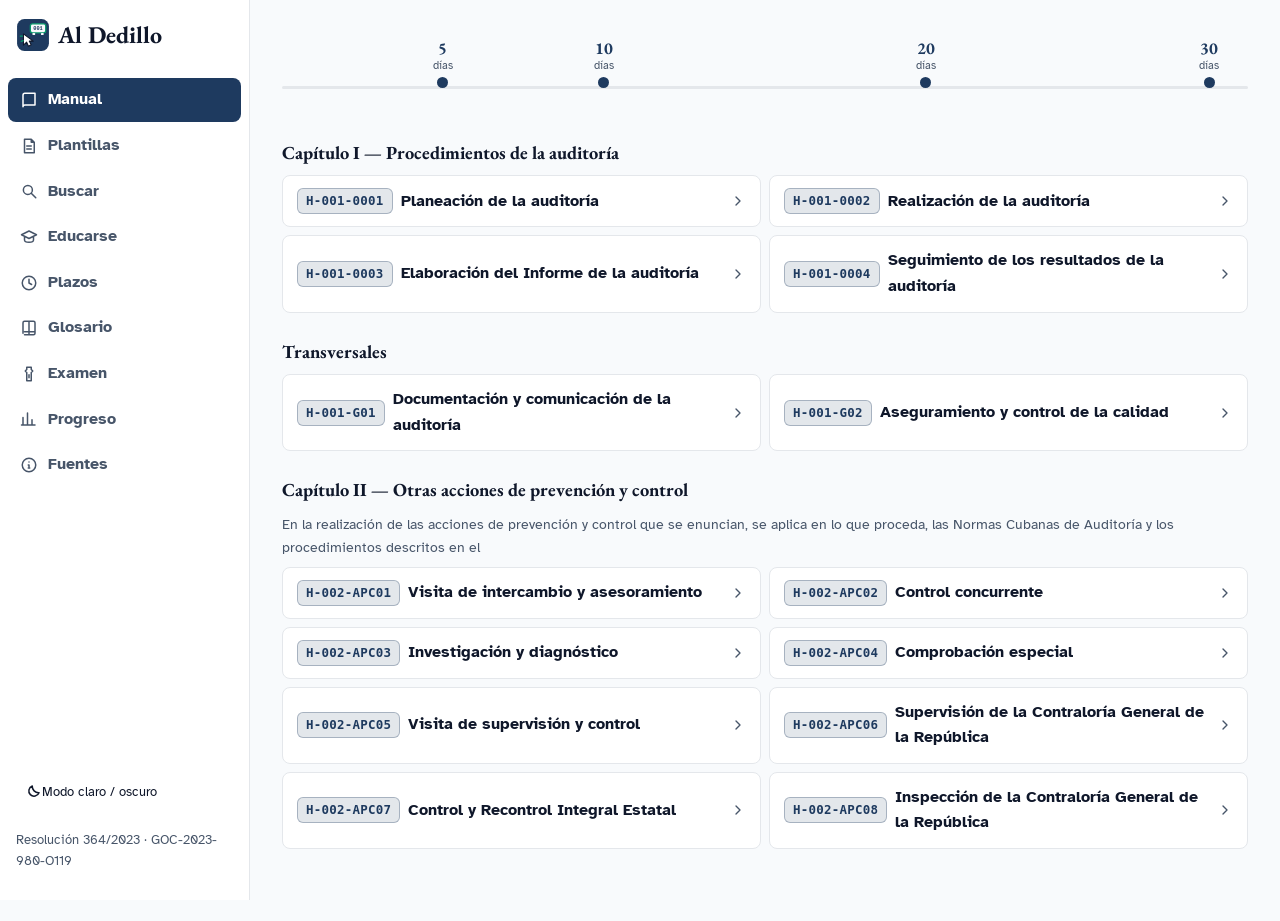
==== app.html @ 32c082eb "First Commit" ====
<!doctype html>
<html lang="es" data-tema="claro">
<head>
  <meta charset="utf-8">
  <meta name="viewport" content="width=device-width, initial-scale=1, viewport-fit=cover">
  <meta name="theme-color" content="#1e3a5f">
  <meta name="description" content="Consulta del Manual de procedimientos del Sistema Nacional de Auditoría (Resolución 364/2023): normas, plantillas, plazos y examen offline.">
  <title>Manual · Al Dedillo</title>
  <link rel="manifest" href="manifest.webmanifest">
  <link rel="icon" href="icons/icono.svg" type="image/svg+xml">
  <link rel="apple-touch-icon" href="icons/logo-180.png">
  <link rel="stylesheet" href="css/app.css">
</head>
<body>
  <div class="casca">

    <!-- ══ Barra lateral (escritorio) ══ -->
    <aside class="barra">
      <a class="barra-marca" href="#manual" aria-label="Al Dedillo, inicio">
        <svg class="marca-logo" viewBox="0 0 64 64" aria-hidden="true"><rect x="2" y="2" width="60" height="60" rx="14" fill="#1e3a5f"/><rect x="27" y="11" width="29" height="17" rx="4" fill="#f8fafc" stroke="#059669" stroke-width="2.5"/><text x="41.5" y="23.5" text-anchor="middle" font-family="monospace" font-size="10" font-weight="700" fill="#1e3a5f">001</text><rect x="31" y="28" width="5" height="4" rx="1" fill="#f8fafc"/><rect x="47" y="28" width="5" height="4" rx="1" fill="#f8fafc"/><path d="M14 30 L14 51 L20 45.5 L23.5 53 L28.5 50.5 L25 43.5 L32.5 43.5 Z" fill="#ffffff" stroke="#0f172a" stroke-width="2" stroke-linejoin="round"/><path d="M8 34 h4 M10 44 l3.5-1.5" stroke="#059669" stroke-width="2.5" stroke-linecap="round"/></svg>
        <span>Al Dedillo</span>
      </a>
      <nav class="barra-nav" aria-label="Secciones">
        <a data-v="manual" href="#manual"><svg viewBox="0 0 24 24" aria-hidden="true"><path d="M4 5.5A2.5 2.5 0 0 1 6.5 3H20v15.5H6.5A2.5 2.5 0 0 0 4 21z M4 18.5V21" fill="none" stroke="currentColor" stroke-width="2" stroke-linecap="round" stroke-linejoin="round"/></svg>Manual</a>
        <a data-v="plantillas" href="#plantillas"><svg viewBox="0 0 24 24" aria-hidden="true"><path d="M6 3h9l4 4v14H6zM15 3v4h4M9 12h6M9 16h6" fill="none" stroke="currentColor" stroke-width="2" stroke-linecap="round" stroke-linejoin="round"/></svg>Plantillas</a>
        <a data-v="buscar" href="#buscar"><svg viewBox="0 0 24 24" aria-hidden="true"><circle cx="10.5" cy="10.5" r="6" fill="none" stroke="currentColor" stroke-width="2"/><path d="M15 15l6 6" stroke="currentColor" stroke-width="2" stroke-linecap="round"/></svg>Buscar</a>
        <a data-v="curso" href="#curso"><svg viewBox="0 0 24 24" aria-hidden="true"><path d="M12 4 2 9l10 5 10-5zM6 12v4c0 1.7 2.7 3 6 3s6-1.3 6-3v-4" fill="none" stroke="currentColor" stroke-width="2" stroke-linecap="round" stroke-linejoin="round"/></svg>Educarse</a>
        <a data-v="plazos" href="#plazos"><svg viewBox="0 0 24 24" aria-hidden="true"><circle cx="12" cy="12" r="9" fill="none" stroke="currentColor" stroke-width="2"/><path d="M12 7v5l3.5 2" fill="none" stroke="currentColor" stroke-width="2" stroke-linecap="round" stroke-linejoin="round"/></svg>Plazos</a>
        <a data-v="glosario" href="#glosario"><svg viewBox="0 0 24 24" aria-hidden="true"><path d="M4 19V5a2 2 0 0 1 2-2h6v18M12 3h6a2 2 0 0 1 2 2v14a2 2 0 0 1-2 2H6m0-4h14" fill="none" stroke="currentColor" stroke-width="2" stroke-linecap="round" stroke-linejoin="round"/></svg>Glosario</a>
        <a data-v="examen" href="#examen"><svg viewBox="0 0 24 24" aria-hidden="true"><path d="M9 3h6v3l2 2-2 2v11H9V10L7 8l2-2zM12 13v4m-3 4h6" fill="none" stroke="currentColor" stroke-width="2" stroke-linecap="round" stroke-linejoin="round"/></svg>Examen</a>
        <a data-v="progreso" href="#progreso"><svg viewBox="0 0 24 24" aria-hidden="true"><path d="M4 20V10m6 10V4m6 16v-7m4 7H2" fill="none" stroke="currentColor" stroke-width="2" stroke-linecap="round" stroke-linejoin="round"/></svg>Progreso</a>
        <a data-v="fuentes" href="#fuentes"><svg viewBox="0 0 24 24" aria-hidden="true"><circle cx="12" cy="12" r="9" fill="none" stroke="currentColor" stroke-width="2"/><path d="M12 8h.01M11 12h1v4h1m-2 0h2" fill="none" stroke="currentColor" stroke-width="2" stroke-linecap="round" stroke-linejoin="round"/></svg>Fuentes</a>
      </nav>
      <div class="barra-pie">
        <button class="boton-tema" type="button" data-tema-toggle aria-label="Cambiar entre modo claro y oscuro">
          <svg viewBox="0 0 24 24" width="18" height="18" aria-hidden="true"><path d="M20 13A8.5 8.5 0 0 1 11 4a7 7 0 1 0 9 9z" fill="none" stroke="currentColor" stroke-width="2" stroke-linejoin="round"/></svg>
          <span>Modo claro / oscuro</span>
        </button>
        <p class="nota">Resolución 364/2023 · GOC-2023-980-O119</p>
      </div>
    </aside>

    <!-- ══ Cuerpo ══ -->
    <div class="cuerpo">
      <header class="cabecera-movil">
        <a href="#manual" aria-label="Al Dedillo, inicio">
          <svg class="marca-logo" viewBox="0 0 64 64" aria-hidden="true"><rect x="2" y="2" width="60" height="60" rx="14" fill="#1e3a5f"/><rect x="27" y="11" width="29" height="17" rx="4" fill="#f8fafc" stroke="#059669" stroke-width="2.5"/><text x="41.5" y="23.5" text-anchor="middle" font-family="monospace" font-size="10" font-weight="700" fill="#1e3a5f">001</text><rect x="31" y="28" width="5" height="4" rx="1" fill="#f8fafc"/><rect x="47" y="28" width="5" height="4" rx="1" fill="#f8fafc"/><path d="M14 30 L14 51 L20 45.5 L23.5 53 L28.5 50.5 L25 43.5 L32.5 43.5 Z" fill="#ffffff" stroke="#0f172a" stroke-width="2" stroke-linejoin="round"/><path d="M8 34 h4 M10 44 l3.5-1.5" stroke="#059669" stroke-width="2.5" stroke-linecap="round"/></svg>
          <span>Al Dedillo</span>
        </a>
        <button class="boton-tema" type="button" data-tema-toggle aria-label="Cambiar entre modo claro y oscuro">
          <svg viewBox="0 0 24 24" width="20" height="20" aria-hidden="true"><path d="M20 13A8.5 8.5 0 0 1 11 4a7 7 0 1 0 9 9z" fill="none" stroke="currentColor" stroke-width="2" stroke-linejoin="round"/></svg>
        </button>
      </header>

      <main id="main" class="main" tabindex="-1"></main>

      <!-- ══ Pestañas inferiores (móvil) ══ -->
      <nav class="tabs" aria-label="Navegación principal">
        <a class="tab" data-v="manual" href="#manual"><svg viewBox="0 0 24 24" aria-hidden="true"><path d="M4 5.5A2.5 2.5 0 0 1 6.5 3H20v15.5H6.5A2.5 2.5 0 0 0 4 21z" fill="none" stroke="currentColor" stroke-width="2" stroke-linecap="round" stroke-linejoin="round"/></svg>Manual</a>
        <a class="tab" data-v="buscar" href="#buscar"><svg viewBox="0 0 24 24" aria-hidden="true"><circle cx="10.5" cy="10.5" r="6" fill="none" stroke="currentColor" stroke-width="2"/><path d="M15 15l6 6" stroke="currentColor" stroke-width="2" stroke-linecap="round"/></svg>Buscar</a>
        <a class="tab" data-v="examen" href="#examen"><svg viewBox="0 0 24 24" aria-hidden="true"><path d="M9 3h6v3l2 2-2 2v11H9V10L7 8l2-2z" fill="none" stroke="currentColor" stroke-width="2" stroke-linecap="round" stroke-linejoin="round"/></svg>Examen</a>
        <a class="tab" data-v="progreso" href="#progreso"><svg viewBox="0 0 24 24" aria-hidden="true"><path d="M4 20V10m6 10V4m6 16v-7m4 7H2" fill="none" stroke="currentColor" stroke-width="2" stroke-linecap="round" stroke-linejoin="round"/></svg>Progreso</a>
        <button class="tab" id="boton-mas" type="button" aria-expanded="false" aria-controls="panel-mas"><svg viewBox="0 0 24 24" aria-hidden="true"><circle cx="5" cy="12" r="1.6" fill="currentColor"/><circle cx="12" cy="12" r="1.6" fill="currentColor"/><circle cx="19" cy="12" r="1.6" fill="currentColor"/></svg>Más</button>
      </nav>

      <!-- ══ Panel «Más» (móvil) ══ -->
      <div class="panel-mas" id="panel-mas" hidden>
        <a data-v="plantillas" href="#plantillas"><svg viewBox="0 0 24 24" aria-hidden="true"><path d="M6 3h9l4 4v14H6zM15 3v4h4M9 12h6M9 16h6" fill="none" stroke="currentColor" stroke-width="2" stroke-linecap="round" stroke-linejoin="round"/></svg>Plantillas</a>
        <a data-v="curso" href="#curso"><svg viewBox="0 0 24 24" aria-hidden="true"><path d="M12 4 2 9l10 5 10-5zM6 12v4c0 1.7 2.7 3 6 3s6-1.3 6-3v-4" fill="none" stroke="currentColor" stroke-width="2" stroke-linecap="round" stroke-linejoin="round"/></svg>Educarse</a>
        <a data-v="plazos" href="#plazos"><svg viewBox="0 0 24 24" aria-hidden="true"><circle cx="12" cy="12" r="9" fill="none" stroke="currentColor" stroke-width="2"/><path d="M12 7v5l3.5 2" fill="none" stroke="currentColor" stroke-width="2" stroke-linecap="round" stroke-linejoin="round"/></svg>Plazos</a>
        <a data-v="glosario" href="#glosario"><svg viewBox="0 0 24 24" aria-hidden="true"><path d="M4 19V5a2 2 0 0 1 2-2h6v18M12 3h6a2 2 0 0 1 2 2v14a2 2 0 0 1-2 2H6m0-4h14" fill="none" stroke="currentColor" stroke-width="2" stroke-linecap="round" stroke-linejoin="round"/></svg>Glosario</a>
        <a data-v="fuentes" href="#fuentes"><svg viewBox="0 0 24 24" aria-hidden="true"><circle cx="12" cy="12" r="9" fill="none" stroke="currentColor" stroke-width="2"/><path d="M12 8h.01M11 12h1v4h1m-2 0h2" fill="none" stroke="currentColor" stroke-width="2" stroke-linecap="round" stroke-linejoin="round"/></svg>Fuentes</a>
        <button type="button" data-tema-toggle><svg viewBox="0 0 24 24" aria-hidden="true"><path d="M20 13A8.5 8.5 0 0 1 11 4a7 7 0 1 0 9 9z" fill="none" stroke="currentColor" stroke-width="2" stroke-linejoin="round"/></svg>Modo claro / oscuro</button>
      </div>
    </div>
  </div>

  <!-- ══ Datos (data-as-JS, sin módulos: cargan antes que la lógica) ══ -->
  <script src="data/constantes.js"></script>
  <script src="data/manual.js"></script>
  <script src="data/plantillas.js"></script>
  <script src="data/preguntas.js"></script>
  <script src="data/curso.js"></script>
  <script src="data/glosario.js"></script>
  <script src="data/fuentes.js"></script>

  <!-- ══ Lógica: un solo módulo arranca todo (router → core → ui) ══ -->
  <script type="module" src="ui/router.js"></script>
  <script>
    // Aviso si se abre con doble clic (file://): los módulos ES no cargan ahí.
    if (location.protocol === "file:") {
      document.getElementById("main").innerHTML =
        '<div class="vacia"><h2>Necesitas un servidor local</h2>' +
        "<p>La app usa módulos ES y el navegador los bloquea al abrir el archivo directo. " +
        "Desde la carpeta <code>al-dedillo/</code> ejecuta:</p>" +
        '<p><code>python3 -m http.server 8642</code></p>' +
        '<p>y abre <code>http://localhost:8642/app.html</code></p></div>';
    }
  </script>
</body>
</html>
---- css/app.css ----
/* ============================================================
   AL DEDILLO — estilos de la app de consulta (Fase 2)
   Importa tokens.css. Escritorio: barra lateral. Móvil: pestañas abajo.
   ============================================================ */
@import "./tokens.css";

/* ---------- disposición general ---------- */
.casca {
  min-height: 100vh;
}
.main {
  padding: var(--espacio-4) var(--espacio-3) calc(72px + env(safe-area-inset-bottom));
  max-width: var(--ancho-contenido);
  margin: 0 auto;
}
/* ---------- barra lateral (escritorio) ---------- */
.barra {
  display: none;
}
.barra-marca {
  display: flex;
  align-items: center;
  gap: var(--espacio-2);
  text-decoration: none;
  color: var(--color-foreground);
  font-family: var(--font-display);
  font-size: 1.5rem;
  font-weight: 700;
  padding: var(--espacio-3);
}
.barra-marca svg,
.marca-logo {
  width: 34px;
  height: 34px;
  flex: none;
}
.barra-nav {
  display: flex;
  flex-direction: column;
  gap: 2px;
  padding: var(--espacio-2);
}
.barra-nav a {
  display: flex;
  align-items: center;
  gap: 10px;
  padding: 9px 12px;
  border-radius: var(--radio-1);
  text-decoration: none;
  color: var(--color-muted-text);
  font-weight: 700;
  transition: background var(--dur-1) var(--easing), color var(--dur-1) var(--easing);
}
.barra-nav a svg {
  width: 18px;
  height: 18px;
  flex: none;
}
.barra-nav a:hover {
  background: var(--color-muted);
  color: var(--color-foreground);
}
.barra-nav a.activo {
  background: var(--color-primary);
  color: var(--color-on-primary);
}
.barra-pie {
  margin-top: auto;
  padding: var(--espacio-3);
  display: flex;
  flex-direction: column;
  gap: var(--espacio-2);
}
.barra-pie .nota {
  font-size: 0.8rem;
  color: var(--color-muted-text);
}

/* ---------- cabecera móvil ---------- */
.cabecera-movil {
  position: sticky;
  top: 0;
  z-index: 10;
  display: flex;
  align-items: center;
  justify-content: space-between;
  gap: var(--espacio-2);
  padding: 10px var(--espacio-3);
  background: var(--color-primary);
  color: var(--color-on-primary);
}
.cabecera-movil a {
  display: flex;
  align-items: center;
  gap: 8px;
  color: var(--color-on-primary);
  text-decoration: none;
  font-family: var(--font-display);
  font-size: 1.2rem;
  font-weight: 700;
}
.cabecera-movil .marca-logo {
  width: 26px;
  height: 26px;
}
.cabecera-movil .boton-tema svg {
  width: 20px;
  height: 20px;
}
.boton-tema {
  background: none;
  border: none;
  color: inherit;
  padding: 8px;
  border-radius: var(--radio-1);
  display: inline-flex;
}
.boton-tema:hover {
  background: rgba(255, 255, 255, 0.15);
}

/* ---------- pestañas inferiores (móvil) ---------- */
.tabs {
  position: fixed;
  bottom: 0;
  left: 0;
  right: 0;
  z-index: 10;
  display: flex;
  background: var(--color-surface);
  border-top: 1px solid var(--color-border);
  padding-bottom: env(safe-area-inset-bottom);
}
.tab {
  flex: 1;
  display: flex;
  flex-direction: column;
  align-items: center;
  gap: 2px;
  padding: 8px 4px 6px;
  text-decoration: none;
  color: var(--color-muted-text);
  font-size: 0.72rem;
  font-weight: 700;
  background: none;
  border: none;
  transition: color var(--dur-1) var(--easing);
}
.tab svg {
  width: 21px;
  height: 21px;
}
.tab.activo {
  color: var(--color-primary);
}

/* ---------- panel «Más» (móvil) ---------- */
.panel-mas {
  position: fixed;
  bottom: 56px;
  left: 0;
  right: 0;
  z-index: 9;
  background: var(--color-surface);
  border-top: 1px solid var(--color-border);
  box-shadow: 0 -8px 24px rgba(0, 0, 0, 0.12);
  padding: var(--espacio-2) var(--espacio-3) var(--espacio-3);
}
.panel-mas a,
.panel-mas button {
  display: flex;
  align-items: center;
  gap: 10px;
  width: 100%;
  padding: 11px 10px;
  border-radius: var(--radio-1);
  text-decoration: none;
  color: var(--color-foreground);
  font-weight: 700;
  background: none;
  border: none;
  text-align: left;
}
.panel-mas a:hover,
.panel-mas button:hover {
  background: var(--color-muted);
}
.panel-mas svg {
  width: 18px;
  height: 18px;
  color: var(--color-primary);
}

/* ---------- escritorio ≥ 960px: amplio y alineado a la izquierda ---------- */
@media (min-width: 960px) {
  .casca {
    display: grid;
    grid-template-columns: 250px 1fr;
  }
  .barra {
    display: flex;
    flex-direction: column;
    position: sticky;
    top: 0;
    height: 100vh;
    border-right: 1px solid var(--color-border);
    background: var(--color-surface);
  }
  .cabecera-movil,
  .tabs,
  .panel-mas {
    display: none;
  }
  .main {
    padding: var(--espacio-5) var(--espacio-5) var(--espacio-6);
    max-width: 1480px;   /* amplio, sin centrar: pegado a la barra */
    margin: 0;
  }
  /* las listas aprovechan el ancho en rejilla */
  .lista {
    grid-template-columns: repeat(auto-fill, minmax(380px, 1fr));
  }
  .lista-item {
    align-content: start;
  }
  .vecinos {
    max-width: 640px;
  }
  /* el cuerpo del documento se lee a dos columnas, como la Gaceta */
  .seccion-texto {
    columns: 2;
    column-gap: var(--espacio-5);
  }
}

/* ---------- cabecera de vista ---------- */
.vista-cabecera h1 {
  font-family: var(--font-display);
  font-size: 1.9rem;
  line-height: 1.2;
  margin: 0 0 4px;
}
.vista-sub {
  color: var(--color-muted-text);
  margin: 0 0 var(--espacio-4);
}

/* ---------- grupos y listas ---------- */
.grupo {
  margin: var(--espacio-4) 0;
}
.grupo h2 {
  font-family: var(--font-display);
  font-size: 1.15rem;
  margin: 0 0 var(--espacio-2);
}
.grupo-nota {
  color: var(--color-muted-text);
  font-size: 0.9rem;
  margin: var(--espacio-1) 0 var(--espacio-2);
}
.lista {
  display: grid;
  gap: var(--espacio-2);
}
.lista-item {
  display: flex;
  align-items: center;
  gap: var(--espacio-2);
  padding: 12px 14px;
  background: var(--color-surface);
  border: 1px solid var(--color-border);
  border-radius: var(--radio-1);
  text-decoration: none;
  color: var(--color-foreground);
  transition: border-color var(--dur-1) var(--easing), transform var(--dur-1) var(--easing);
}
.lista-item:hover {
  border-color: var(--color-primary);
}
.lista-item-col {
  flex-direction: column;
  align-items: flex-start;
  gap: 6px;
}
.lista-fila {
  display: flex;
  align-items: baseline;
  gap: 10px;
  flex-wrap: wrap;
}
.lista-nombre {
  flex: 1;
  min-width: 0;
  font-weight: 700;
}
.lista-flecha {
  color: var(--color-muted-text);
  flex: none;
}
.lista-detalle {
  margin: 0;
  color: var(--color-muted-text);
  font-size: 0.92rem;
}
.chips {
  display: flex;
  flex-wrap: wrap;
  gap: 6px;
}

/* ---------- chips de código (la firma visual) ---------- */
.chip {
  display: inline-block;
  font-family: var(--font-codigo);
  font-size: 0.78rem;
  font-weight: 700;
  letter-spacing: 0.02em;
  padding: 2px 8px;
  border-radius: var(--radio-chip);
  background: color-mix(in srgb, var(--color-primary) 12%, transparent);
  color: var(--color-primary);
  border: 1px solid color-mix(in srgb, var(--color-primary) 30%, transparent);
  text-decoration: none;
  white-space: nowrap;
}
a.chip {
  cursor: pointer;
  transition: background var(--dur-1) var(--easing), color var(--dur-1) var(--easing);
}
a.chip:hover {
  background: var(--color-primary);
  color: var(--color-on-primary);
}
.chip-plantilla {
  background: color-mix(in srgb, var(--color-accent) 12%, transparent);
  color: var(--color-accent);
  border-color: color-mix(in srgb, var(--color-accent) 35%, transparent);
}
.chip-plantilla:hover {
  background: var(--color-accent);
  color: #04281d;
}

/* ---------- sección de detalle ---------- */
.seccion {
  background: var(--color-surface);
  border: 1px solid var(--color-border);
  border-radius: var(--radio-2);
  padding: var(--espacio-4) var(--espacio-3);
  margin: var(--espacio-2) 0;
}
.seccion-cabecera {
  display: flex;
  align-items: center;
  gap: 10px;
  flex-wrap: wrap;
  margin-bottom: var(--espacio-2);
}
.seccion-cabecera h1 {
  font-family: var(--font-display);
  font-size: 1.5rem;
  line-height: 1.25;
  margin: 0;
}
.seccion-fase {
  color: var(--color-muted-text);
  font-size: 0.9rem;
  margin: 0 0 var(--espacio-2);
}
.seccion-texto p {
  margin: 0 0 var(--espacio-2);
  break-inside: avoid-column;
}
.bloque-titulo {
  font-family: var(--font-display);
  font-weight: 700;
  font-size: 1.05rem;
  margin: var(--espacio-3) 0 var(--espacio-1);
  color: var(--color-foreground);
  break-after: avoid-column;
}
.seccion-texto .bloque-titulo:first-child {
  margin-top: 0;
}
.pag-gaceta {
  font-size: 0.78rem;
  color: var(--color-gold);
  font-weight: 700;
  white-space: nowrap;
}

/* ---------- migas y vecinos ---------- */
.miga {
  display: flex;
  align-items: center;
  flex-wrap: wrap;
  gap: 6px;
  font-size: 0.85rem;
  margin-bottom: var(--espacio-2);
  color: var(--color-muted-text);
}
.miga a {
  color: var(--color-secondary);
  text-decoration: none;
  font-weight: 700;
}
.miga a:hover {
  text-decoration: underline;
}
.miga-sep {
  opacity: 0.6;
}
.vecinos {
  display: flex;
  justify-content: space-between;
  gap: var(--espacio-2);
  margin: var(--espacio-3) 0;
}
.vecino {
  flex: 1;
  min-width: 0;
  display: flex;
  align-items: center;
  gap: 6px;
  padding: 10px 12px;
  border: 1px solid var(--color-border);
  border-radius: var(--radio-1);
  background: var(--color-surface);
  color: var(--color-foreground);
  text-decoration: none;
  font-size: 0.88rem;
  font-weight: 700;
}
.vecino:hover {
  border-color: var(--color-primary);
}
.vecino span {
  color: var(--color-muted-text);
}
.vecino-sig {
  justify-content: flex-end;
  text-align: right;
}

/* ---------- escala de plazos ---------- */
.escala-plazos {
  position: relative;
  height: 74px;
  margin: var(--espacio-2) 0 var(--espacio-4);
}
.escala-linea {
  position: absolute;
  left: 0;
  right: 0;
  top: 46px;
  height: 3px;
  border-radius: 3px;
  background: var(--color-border);
}
.plazo-marca {
  position: absolute;
  top: 0;
  transform: translateX(-50%);
  display: flex;
  flex-direction: column;
  align-items: center;
  text-decoration: none;
  color: var(--color-primary);
}
.plazo-marca::after {
  content: "";
  width: 11px;
  height: 11px;
  border-radius: 50%;
  background: var(--color-primary);
  margin-top: 3px;
}
.plazo-marca:hover::after {
  background: var(--color-accent);
}
.plazo-dias {
  font-family: var(--font-display);
  font-weight: 700;
  font-size: 1.05rem;
  line-height: 1;
}
.plazo-marca small {
  color: var(--color-muted-text);
  font-size: 0.68rem;
}
.plazo-cifra {
  font-family: var(--font-display);
  font-size: 1.3rem;
  color: var(--color-primary);
}
.plazo-cifra small {
  font-family: var(--font-body);
  font-size: 0.75rem;
  color: var(--color-muted-text);
  font-weight: 700;
}

/* ---------- puntos de golpe (Educarse) ---------- */
.punto {
  display: flex;
  align-items: center;
  gap: var(--espacio-3);
  padding: 14px;
  background: var(--color-surface);
  border: 1px solid var(--color-border);
  border-radius: var(--radio-1);
  text-decoration: none;
  color: var(--color-foreground);
  transition: border-color var(--dur-1) var(--easing);
}
.punto:hover {
  border-color: var(--color-primary);
}
.punto-num {
  flex: none;
  width: 40px;
  height: 40px;
  display: grid;
  place-items: center;
  border-radius: 50%;
  background: var(--color-primary);
  color: var(--color-on-primary);
  font-family: var(--font-display);
  font-weight: 700;
  font-size: 1.2rem;
}
.punto-num-grande {
  width: 52px;
  height: 52px;
  font-size: 1.6rem;
}
.punto-cuerpo {
  flex: 1;
  min-width: 0;
  display: flex;
  flex-direction: column;
  gap: 2px;
}
.punto-cuerpo small {
  color: var(--color-muted-text);
}

/* ---------- buscador ---------- */
.busca-caja {
  display: flex;
  align-items: center;
  gap: 10px;
  padding: 12px 14px;
  background: var(--color-surface);
  border: 2px solid var(--color-border);
  border-radius: var(--radio-1);
  color: var(--color-muted-text);
  transition: border-color var(--dur-1) var(--easing);
}
.busca-caja:focus-within {
  border-color: var(--color-primary);
}
.busca-caja input {
  flex: 1;
  min-width: 0;
  border: none;
  background: none;
  font: inherit;
  color: var(--color-foreground);
  outline: none;
}
.busca-caja input::placeholder {
  color: var(--color-muted-text);
}
.busca-pista {
  color: var(--color-muted-text);
  padding: var(--espacio-3) 0;
}
.resultado {
  display: block;
  padding: 12px 14px;
  margin-bottom: var(--espacio-2);
  background: var(--color-surface);
  border: 1px solid var(--color-border);
  border-radius: var(--radio-1);
  color: var(--color-foreground);
  text-decoration: none;
}
.resultado:hover {
  border-color: var(--color-primary);
}
.resultado-meta {
  display: flex;
  align-items: center;
  gap: 8px;
  margin-bottom: 4px;
  color: var(--color-muted-text);
  font-size: 0.8rem;
}
.resultado b {
  font-size: 0.95rem;
}
.resultado p {
  margin: 4px 0 0;
  font-size: 0.88rem;
  color: var(--color-muted-text);
}
.resultado mark,
mark {
  background: color-mix(in srgb, var(--color-accent) 35%, transparent);
  color: inherit;
  border-radius: 3px;
  padding: 0 2px;
}

/* ---------- progreso ---------- */
.progreso-caja p {
  color: var(--color-muted-text);
  font-size: 0.9rem;
  margin: var(--espacio-2) 0 0;
}
.progreso-barra {
  height: 12px;
  border-radius: 6px;
  background: var(--color-muted);
  overflow: hidden;
}
.progreso-relleno {
  height: 100%;
  border-radius: 6px;
  background: var(--color-accent);
  transition: width var(--dur-2) var(--easing);
}
.stats-fila {
  display: flex;
  align-items: center;
  gap: var(--espacio-3);
  flex-wrap: wrap;
  margin-bottom: var(--espacio-2);
}
.stats-fila svg {
  display: inline;
  vertical-align: -2px;
}
.stats-fila .ok {
  color: var(--color-accent);
  font-weight: 700;
}
.stats-fila .ko {
  color: var(--color-destructive);
  font-weight: 700;
}

/* ---------- botones ---------- */
.boton {
  display: inline-flex;
  align-items: center;
  gap: 8px;
  padding: 11px 18px;
  border-radius: var(--radio-1);
  background: var(--color-primary);
  color: var(--color-on-primary);
  font-weight: 700;
  font-size: 0.95rem;
  text-decoration: none;
  border: none;
  transition: transform var(--dur-1) var(--easing), opacity var(--dur-1) var(--easing);
}
.boton:hover {
  opacity: 0.92;
}
.boton:active {
  transform: scale(0.98);
}
.boton-peligro {
  background: var(--color-destructive);
  color: #fff;
}

/* ---------- estado vacío ---------- */
.vacia {
  text-align: center;
  padding: var(--espacio-6) var(--espacio-3);
}
.vacia h2 {
  font-family: var(--font-display);
  font-size: 1.4rem;
  margin: 0 0 var(--espacio-2);
}
.vacia p {
  color: var(--color-muted-text);
  margin: 0 0 var(--espacio-3);
}

/* ---------- fuentes ---------- */
.fuente-principal {
  cursor: default;
}
.fuente-principal:hover {
  border-color: var(--color-border);
}

/* ---------- examen (Fase 3) ---------- */
.examen-reglas {
  display: flex;
  gap: var(--espacio-4);
  flex-wrap: wrap;
  margin-bottom: var(--espacio-2);
}
.examen-reglas b {
  color: var(--color-muted-text);
}
.examen-barra {
  margin-bottom: var(--espacio-3);
}
.enunciado {
  font-size: 1.05rem;
  font-weight: 700;
  margin: 0 0 var(--espacio-3);
}
.opciones {
  display: grid;
  gap: var(--espacio-2);
}
.opcion {
  display: flex;
  align-items: center;
  gap: 8px;
  text-align: left;
  width: 100%;
  padding: 12px 14px;
  background: var(--color-surface);
  border: 2px solid var(--color-border);
  border-radius: var(--radio-1);
  font: inherit;
  color: var(--color-foreground);
  transition: border-color var(--dur-1) var(--easing), background var(--dur-1) var(--easing);
}
.opcion:hover:not(:disabled) {
  border-color: var(--color-primary);
}
.opcion:disabled {
  cursor: default;
  opacity: 0.9;
}
.opcion-correcta {
  border-color: var(--color-accent) !important;
  background: color-mix(in srgb, var(--color-accent) 12%, var(--color-surface));
}
.opcion-fallada {
  border-color: var(--color-destructive) !important;
  background: color-mix(in srgb, var(--color-destructive) 10%, var(--color-surface));
}
.feedback {
  padding: 12px 14px;
  border-radius: var(--radio-1);
  margin-top: var(--espacio-3);
}
.feedback p {
  margin: 4px 0 0;
}
.feedback-ref {
  display: flex;
  align-items: center;
  gap: 8px;
  margin-top: 8px !important;
}
.feedback-ok {
  background: color-mix(in srgb, var(--color-accent) 12%, transparent);
  border: 1px solid var(--color-accent);
}
.feedback-ko {
  background: color-mix(in srgb, var(--color-destructive) 10%, transparent);
  border: 1px solid var(--color-destructive);
}
.examen-botones {
  margin-top: var(--espacio-3);
  display: flex;
  gap: var(--espacio-2);
  flex-wrap: wrap;
}
.boton-secundario {
  background: transparent;
  color: var(--color-primary);
  border: 2px solid var(--color-primary);
}
.boton-secundario:hover {
  opacity: 0.85;
}
.resultado-examen {
  display: flex;
  align-items: center;
  gap: var(--espacio-4);
  padding: var(--espacio-3);
  background: var(--color-surface);
  border: 1px solid var(--color-border);
  border-radius: var(--radio-2);
}
.puntaje-grande {
  font-family: var(--font-display);
  font-size: 3rem;
  font-weight: 700;
  line-height: 1;
  flex: none;
}
.puntaje-grande.aprobado {
  color: var(--color-accent);
}
.puntaje-grande.no-aprobado {
  color: var(--color-destructive);
}
.desglose-fila {
  display: flex;
  gap: 10px;
  padding: 12px 0;
  border-bottom: 1px solid var(--color-border);
}
.desglose-marca {
  width: 22px;
  height: 22px;
  flex: none;
  display: grid;
  place-items: center;
  border-radius: 50%;
  font-weight: 700;
  font-size: 0.8rem;
}
.desglose-marca.ok {
  background: color-mix(in srgb, var(--color-accent) 18%, transparent);
  color: var(--color-accent);
}
.desglose-marca.ko {
  background: color-mix(in srgb, var(--color-destructive) 15%, transparent);
  color: var(--color-destructive);
}
.desglose-cuerpo {
  display: flex;
  flex-direction: column;
  gap: 4px;
  font-size: 0.92rem;
}
.desglose-cuerpo b {
  font-weight: 700;
}
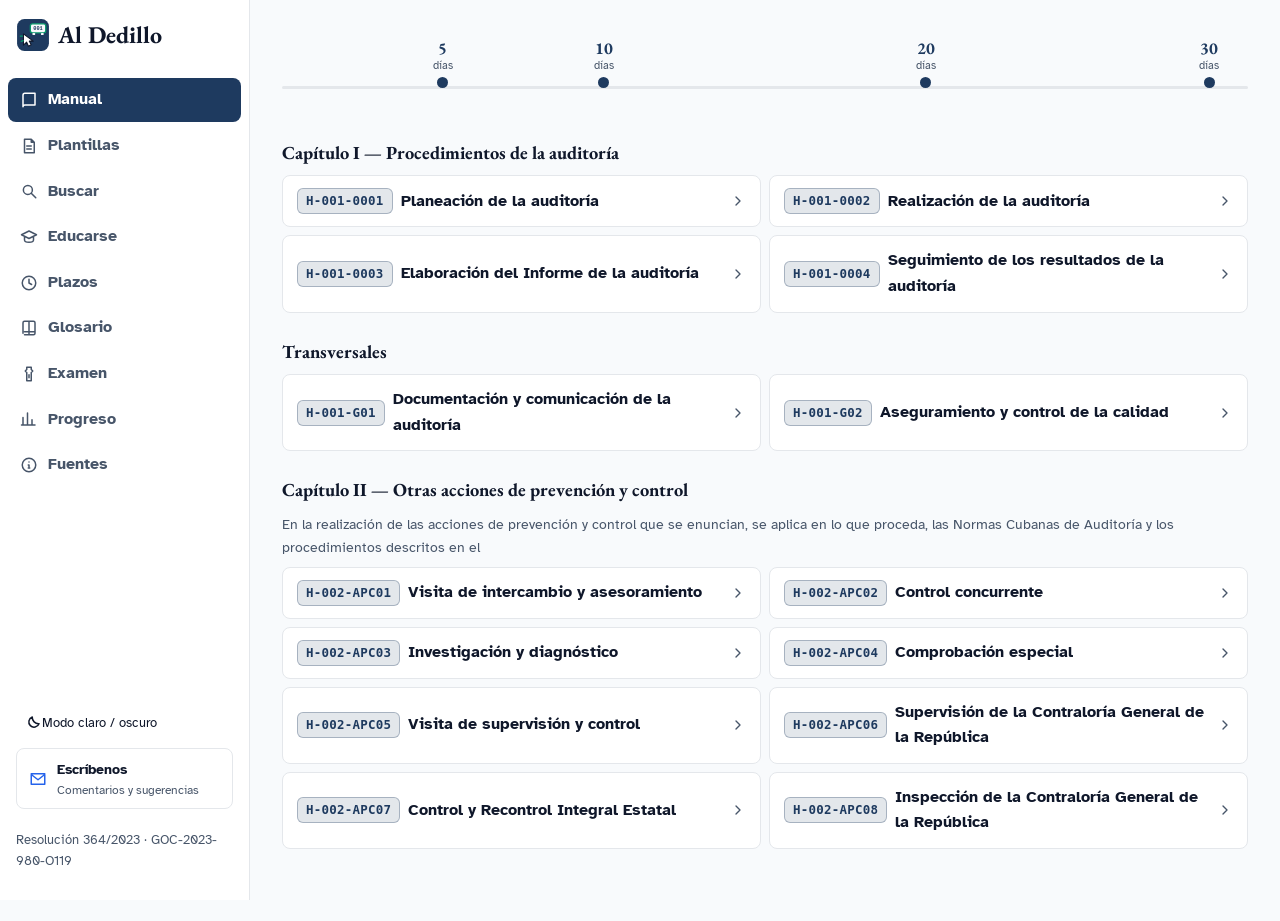
==== commit ef6d4665: "Contact MEssage" ====
--- a/app.html
+++ b/app.html
@@ -8,7 +8,7 @@
   <title>Manual · Al Dedillo</title>
   <link rel="manifest" href="manifest.webmanifest">
   <link rel="icon" href="icons/icono.svg" type="image/svg+xml">
-  <link rel="apple-touch-icon" href="icons/logo-180.png">
+  <link rel="apple-touch-icon" href="icons/icono-180.png">
   <link rel="stylesheet" href="css/app.css">
 </head>
 <body>
@@ -36,6 +36,10 @@
           <svg viewBox="0 0 24 24" width="18" height="18" aria-hidden="true"><path d="M20 13A8.5 8.5 0 0 1 11 4a7 7 0 1 0 9 9z" fill="none" stroke="currentColor" stroke-width="2" stroke-linejoin="round"/></svg>
           <span>Modo claro / oscuro</span>
         </button>
+        <a class="barra-contacto" href="mailto:yamira.mendez88@gmail.com?subject=Al%20Dedillo%20%C2%B7%20Comentarios&amp;body=Hola%2C%20equipo%20de%20Al%20Dedillo%3A%0A%0AQuiero%20comentarles%20algo%20sobre%20Al%20Dedillo%3A%0A%0A%0A%0AGracias.">
+          <svg viewBox="0 0 24 24" aria-hidden="true"><path d="M3 5h18v14H3zM3 6l9 7 9-7" fill="none" stroke="currentColor" stroke-width="2" stroke-linecap="round" stroke-linejoin="round"/></svg>
+          <span><b>Escríbenos</b><small>Comentarios y sugerencias</small></span>
+        </a>
         <p class="nota">Resolución 364/2023 · GOC-2023-980-O119</p>
       </div>
     </aside>
@@ -70,6 +74,7 @@
         <a data-v="plazos" href="#plazos"><svg viewBox="0 0 24 24" aria-hidden="true"><circle cx="12" cy="12" r="9" fill="none" stroke="currentColor" stroke-width="2"/><path d="M12 7v5l3.5 2" fill="none" stroke="currentColor" stroke-width="2" stroke-linecap="round" stroke-linejoin="round"/></svg>Plazos</a>
         <a data-v="glosario" href="#glosario"><svg viewBox="0 0 24 24" aria-hidden="true"><path d="M4 19V5a2 2 0 0 1 2-2h6v18M12 3h6a2 2 0 0 1 2 2v14a2 2 0 0 1-2 2H6m0-4h14" fill="none" stroke="currentColor" stroke-width="2" stroke-linecap="round" stroke-linejoin="round"/></svg>Glosario</a>
         <a data-v="fuentes" href="#fuentes"><svg viewBox="0 0 24 24" aria-hidden="true"><circle cx="12" cy="12" r="9" fill="none" stroke="currentColor" stroke-width="2"/><path d="M12 8h.01M11 12h1v4h1m-2 0h2" fill="none" stroke="currentColor" stroke-width="2" stroke-linecap="round" stroke-linejoin="round"/></svg>Fuentes</a>
+        <a href="mailto:yamira.mendez88@gmail.com?subject=Al%20Dedillo%20%C2%B7%20Comentarios&amp;body=Hola%2C%20equipo%20de%20Al%20Dedillo%3A%0A%0AQuiero%20comentarles%20algo%20sobre%20Al%20Dedillo%3A%0A%0A%0A%0AGracias."><svg viewBox="0 0 24 24" aria-hidden="true"><path d="M3 5h18v14H3zM3 6l9 7 9-7" fill="none" stroke="currentColor" stroke-width="2" stroke-linecap="round" stroke-linejoin="round"/></svg>Escríbenos</a>
         <button type="button" data-tema-toggle><svg viewBox="0 0 24 24" aria-hidden="true"><path d="M20 13A8.5 8.5 0 0 1 11 4a7 7 0 1 0 9 9z" fill="none" stroke="currentColor" stroke-width="2" stroke-linejoin="round"/></svg>Modo claro / oscuro</button>
       </div>
     </div>
@@ -79,6 +84,7 @@
   <script src="data/constantes.js"></script>
   <script src="data/manual.js"></script>
   <script src="data/plantillas.js"></script>
+  <script src="data/formularios.js"></script>
   <script src="data/preguntas.js"></script>
   <script src="data/curso.js"></script>
   <script src="data/glosario.js"></script>
@@ -96,6 +102,17 @@
         '<p><code>python3 -m http.server 8642</code></p>' +
         '<p>y abre <code>http://localhost:8642/app.html</code></p></div>';
     }
+    // Service Worker: modo sin conexión (Fase 4). No bloquea el render.
+    if ("serviceWorker" in navigator && location.protocol !== "file:") {
+      // Si un SW nuevo toma el control, recargar una vez para usar el código
+      // nuevo (recupera solo a los equipos con una versión anterior defectuosa).
+      let teniaControl = Boolean(navigator.serviceWorker.controller);
+      navigator.serviceWorker.addEventListener("controllerchange", () => {
+        if (teniaControl) location.reload();
+        teniaControl = true;
+      });
+      window.addEventListener("load", () => navigator.serviceWorker.register("./sw.js"));
+    }
   </script>
 </body>
 </html>
--- a/css/app.css
+++ b/css/app.css
@@ -74,6 +74,35 @@
 .barra-pie .nota {
   font-size: 0.8rem;
   color: var(--color-muted-text);
+}
+.barra-contacto {
+  display: flex;
+  align-items: center;
+  gap: 10px;
+  padding: 9px 12px;
+  border: 1px solid var(--color-border);
+  border-radius: var(--radio-1);
+  color: var(--color-foreground);
+  text-decoration: none;
+}
+.barra-contacto:hover {
+  border-color: var(--color-secondary);
+  background: var(--color-muted);
+}
+.barra-contacto svg {
+  width: 18px;
+  height: 18px;
+  flex: none;
+  color: var(--color-secondary);
+}
+.barra-contacto b {
+  display: block;
+  font-size: 0.9rem;
+}
+.barra-contacto small {
+  display: block;
+  color: var(--color-muted-text);
+  font-size: 0.72rem;
 }
 
 /* ---------- cabecera móvil ---------- */
@@ -334,12 +363,13 @@
 }
 .chip-plantilla {
   background: color-mix(in srgb, var(--color-accent) 12%, transparent);
-  color: var(--color-accent);
+  color: var(--color-accent-text);
   border-color: color-mix(in srgb, var(--color-accent) 35%, transparent);
 }
-.chip-plantilla:hover {
-  background: var(--color-accent);
-  color: #04281d;
+a.chip-plantilla:hover,
+button.chip-plantilla:hover {
+  background: var(--color-accent-strong);
+  color: var(--color-on-primary);
 }
 
 /* ---------- sección de detalle ---------- */
@@ -553,7 +583,7 @@
   gap: 10px;
   padding: 12px 14px;
   background: var(--color-surface);
-  border: 2px solid var(--color-border);
+  border: 2px solid var(--color-control-border);
   border-radius: var(--radio-1);
   color: var(--color-muted-text);
   transition: border-color var(--dur-1) var(--easing);
@@ -644,11 +674,11 @@
   vertical-align: -2px;
 }
 .stats-fila .ok {
-  color: var(--color-accent);
+  color: var(--color-accent-text);
   font-weight: 700;
 }
 .stats-fila .ko {
-  color: var(--color-destructive);
+  color: var(--color-destructive-text);
   font-weight: 700;
 }
 
@@ -675,7 +705,38 @@
 }
 .boton-peligro {
   background: var(--color-destructive);
-  color: #fff;
+  color: var(--color-on-primary);
+}
+
+/* ---------- documentos de la plantilla ---------- */
+.documentos {
+  margin: var(--espacio-3) 0;
+  padding: var(--espacio-3);
+  border: 1px solid var(--color-border);
+  border-radius: var(--radio-1);
+  background: var(--color-muted);
+}
+.documentos h2 {
+  font-family: var(--font-display);
+  font-size: 1.15rem;
+  margin: 0 0 6px;
+}
+.documentos .vista-sub {
+  margin: 0 0 var(--espacio-2);
+}
+.documentos-acciones {
+  display: flex;
+  flex-wrap: wrap;
+  gap: 10px;
+}
+.seccion-gaceta {
+  margin-top: var(--espacio-3);
+}
+.seccion-gaceta summary {
+  cursor: pointer;
+  font-weight: 700;
+  color: var(--color-muted-text);
+  padding: 6px 0;
 }
 
 /* ---------- estado vacío ---------- */
@@ -731,7 +792,7 @@
   width: 100%;
   padding: 12px 14px;
   background: var(--color-surface);
-  border: 2px solid var(--color-border);
+  border: 2px solid var(--color-control-border);
   border-radius: var(--radio-1);
   font: inherit;
   color: var(--color-foreground);
@@ -827,12 +888,12 @@
   font-size: 0.8rem;
 }
 .desglose-marca.ok {
-  background: color-mix(in srgb, var(--color-accent) 18%, transparent);
-  color: var(--color-accent);
+  background: color-mix(in srgb, var(--color-accent) 12%, transparent);
+  color: var(--color-accent-text);
 }
 .desglose-marca.ko {
   background: color-mix(in srgb, var(--color-destructive) 15%, transparent);
-  color: var(--color-destructive);
+  color: var(--color-destructive-text);
 }
 .desglose-cuerpo {
   display: flex;
